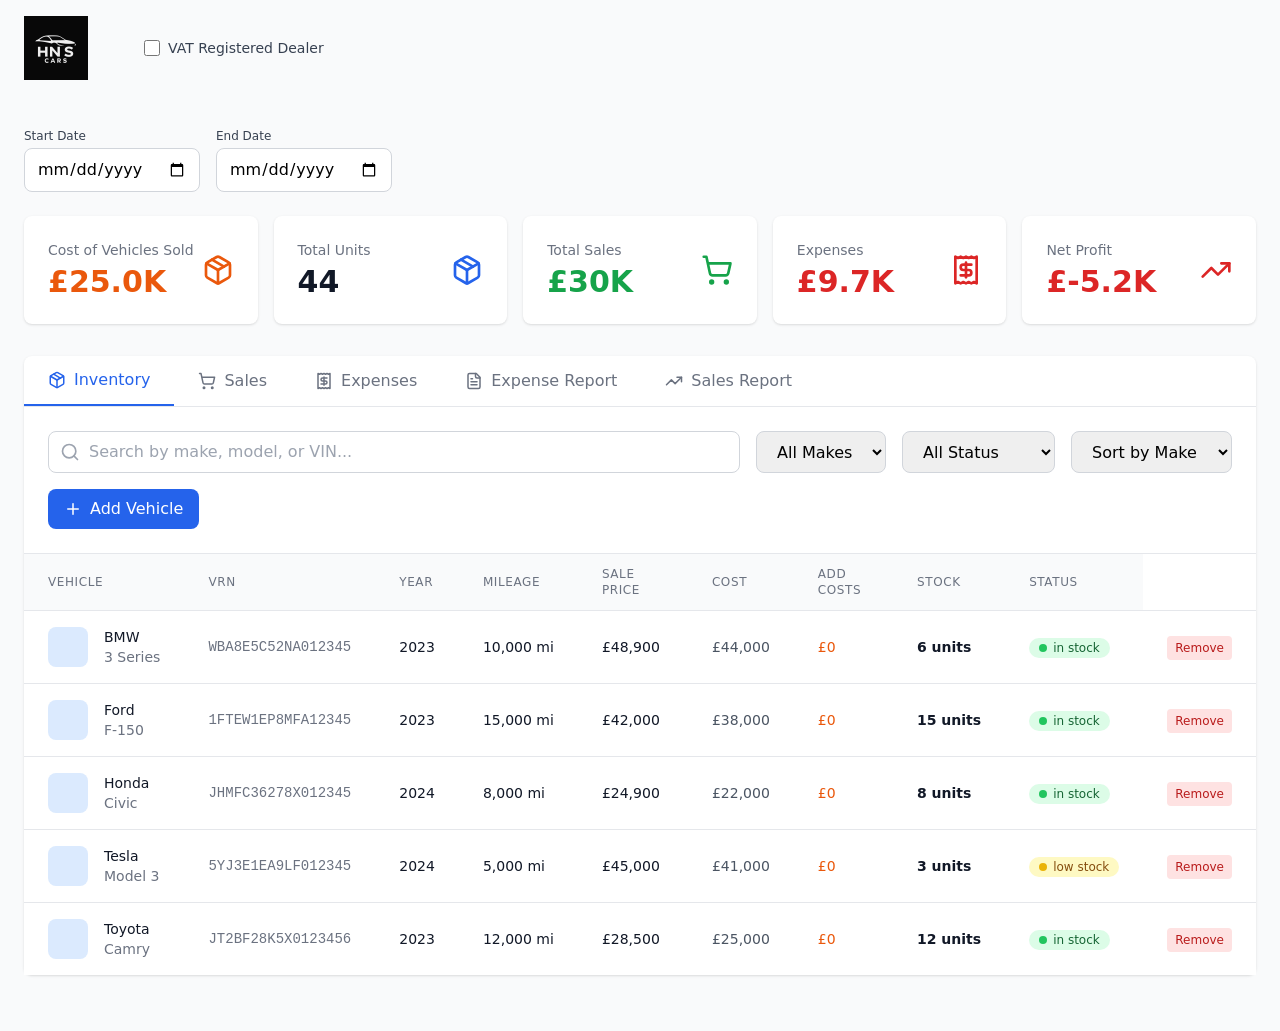
==== index.html @ 4573c0bc "Updates" ====
<!DOCTYPE html><html lang=en><script type=importmap>{"imports":{"14NDh":"./index.es.59932b73.js","5zbQZ":"./purify.d22e572b.js","l0ejr":"./html2canvas.bbf9596b.js"}}</script><link rel=stylesheet href=Car-Sales.ecff3b4f.css><meta charset=UTF-8><meta name=viewport content="width=device-width, initial-scale=1.0"><meta http-equiv=Content-Security-Policy content="script-src 'self';"><title>Car Sales App</title><body>
    <div id=root></div>
    <script type=module src=Car-Sales.67085165.js></script>
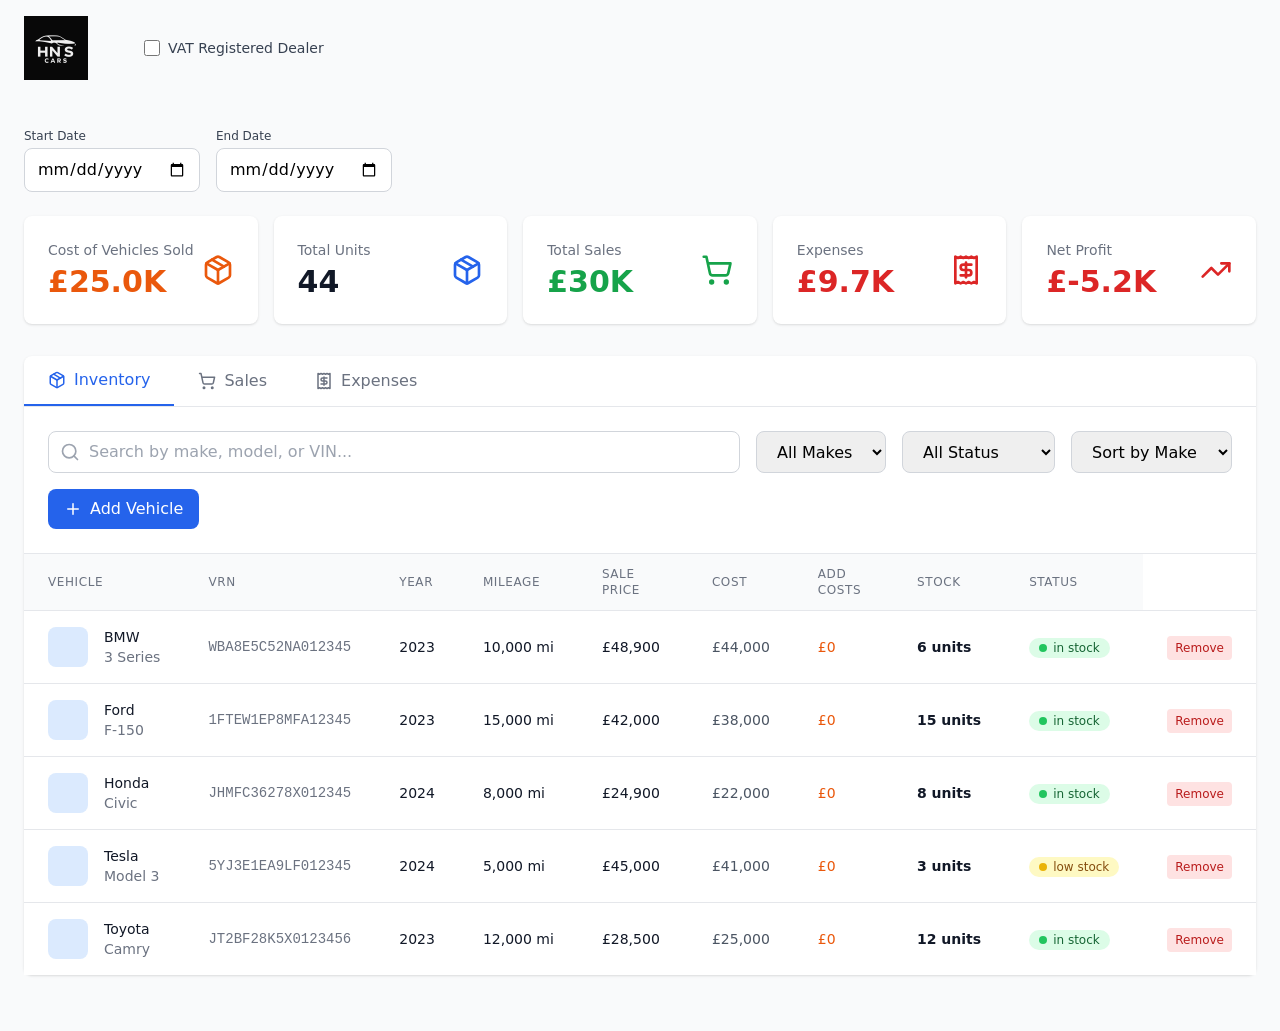
==== commit 68307e6b: "Updates" ====
--- a/index.html
+++ b/index.html
@@ -1,5 +1,5 @@
 <!DOCTYPE html><html lang=en><script type=importmap>{"imports":{"14NDh":"./index.es.59932b73.js","5zbQZ":"./purify.d22e572b.js","l0ejr":"./html2canvas.bbf9596b.js"}}</script><link rel=stylesheet href=Car-Sales.ecff3b4f.css><meta charset=UTF-8><meta name=viewport content="width=device-width, initial-scale=1.0"><meta http-equiv=Content-Security-Policy content="script-src 'self';"><title>Car Sales App</title><body>
     <div id=root></div>
-    <script type=module src=Car-Sales.67085165.js></script>
+    <script type=module src=Car-Sales.24ceb9f2.js></script>
   
 
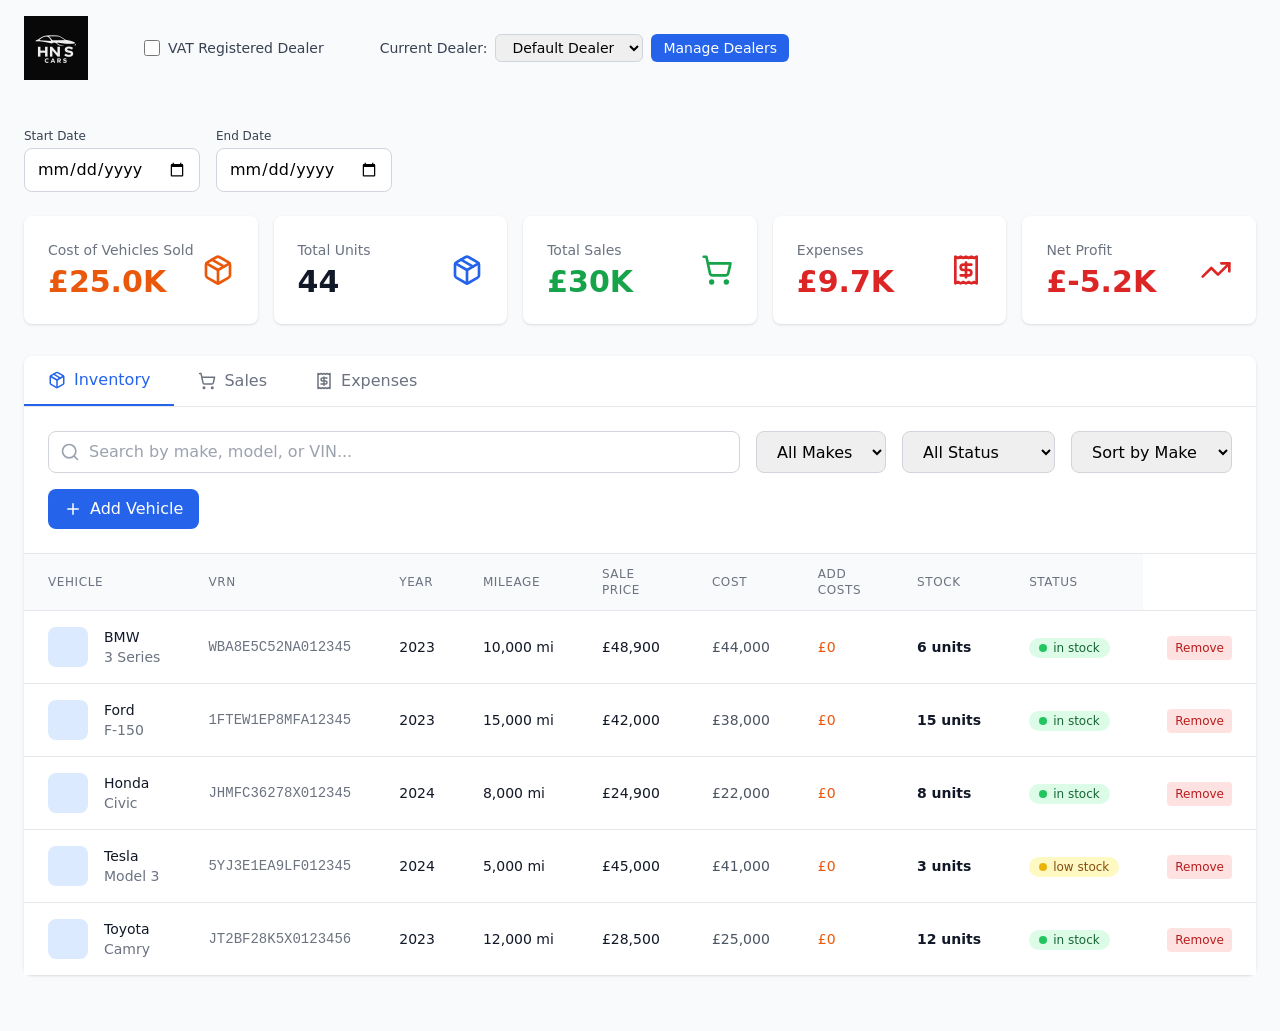
==== commit 7516bc82: "Updates" ====
--- a/index.html
+++ b/index.html
@@ -1,5 +1,12 @@
-<!DOCTYPE html><html lang=en><script type=importmap>{"imports":{"14NDh":"./index.es.59932b73.js","5zbQZ":"./purify.d22e572b.js","l0ejr":"./html2canvas.bbf9596b.js"}}</script><link rel=stylesheet href=Car-Sales.ecff3b4f.css><meta charset=UTF-8><meta name=viewport content="width=device-width, initial-scale=1.0"><meta http-equiv=Content-Security-Policy content="script-src 'self';"><title>Car Sales App</title><body>
-    <div id=root></div>
-    <script type=module src=Car-Sales.24ceb9f2.js></script>
+<!DOCTYPE html><html lang="en"><head><script type="importmap">{"imports":{"bAPSX":"/index.es.34fb467d.js","huIAT":"/html2canvas.4d90174c.js","lv1wX":"/purify.f659f139.js"}}</script><link rel="stylesheet" href="/Car-Sales.aa436662.css">
+    <meta charset="UTF-8">
+    <meta name="viewport" content="width=device-width, initial-scale=1.0">
+    <meta http-equiv="Content-Security-Policy" content="script-src 'self';">
+    <title>Car Sales App</title>
+  </head>
+  <body>
+    <div id="root"></div>
+    <script type="module" src="/Car-Sales.2ef0291c.js"></script>
   
 
+</body></html>
--- a/Car-Sales.aa436662.css
+++ b/Car-Sales.aa436662.css
@@ -0,0 +1,1327 @@
+@media print {
+  body {
+    background: #fff !important;
+    margin: 0 !important;
+    padding: 0 !important;
+  }
+
+  .print\:hidden {
+    display: none !important;
+  }
+
+  .print\:static {
+    position: static !important;
+  }
+
+  .print\:bg-transparent {
+    background: none !important;
+  }
+
+  .print\:p-0 {
+    padding: 0 !important;
+  }
+
+  .print\:max-w-none {
+    max-width: none !important;
+  }
+
+  .print\:w-full {
+    width: 100% !important;
+  }
+
+  .print\:rounded-none {
+    border-radius: 0 !important;
+  }
+
+  .print\:shadow-none {
+    box-shadow: none !important;
+  }
+
+  .print\:overflow-visible {
+    overflow: visible !important;
+  }
+
+  .print\:max-h-none {
+    max-height: none !important;
+  }
+
+  .print\:border-0 {
+    border: 0 !important;
+  }
+
+  .print\:box-border {
+    box-sizing: border-box !important;
+  }
+
+  .print\:m-0 {
+    margin: 0 !important;
+  }
+
+  .print\:relative {
+    position: relative !important;
+  }
+
+  .print\:flex-col {
+    flex-direction: column !important;
+  }
+
+  .print\:items-start {
+    align-items: flex-start !important;
+  }
+
+  .print\:gap-2 {
+    gap: .5rem !important;
+  }
+
+  .print\:text-2xl {
+    font-size: 1.5rem !important;
+  }
+
+  .print\:mb-1 {
+    margin-bottom: .25rem !important;
+  }
+
+  .print\:mt-0 {
+    margin-top: 0 !important;
+  }
+}
+
+*, :before, :after, ::backdrop {
+  --tw-border-spacing-x: 0;
+  --tw-border-spacing-y: 0;
+  --tw-translate-x: 0;
+  --tw-translate-y: 0;
+  --tw-rotate: 0;
+  --tw-skew-x: 0;
+  --tw-skew-y: 0;
+  --tw-scale-x: 1;
+  --tw-scale-y: 1;
+  --tw-pan-x: ;
+  --tw-pan-y: ;
+  --tw-pinch-zoom: ;
+  --tw-scroll-snap-strictness: proximity;
+  --tw-gradient-from-position: ;
+  --tw-gradient-via-position: ;
+  --tw-gradient-to-position: ;
+  --tw-ordinal: ;
+  --tw-slashed-zero: ;
+  --tw-numeric-figure: ;
+  --tw-numeric-spacing: ;
+  --tw-numeric-fraction: ;
+  --tw-ring-inset: ;
+  --tw-ring-offset-width: 0px;
+  --tw-ring-offset-color: #fff;
+  --tw-ring-color: #3b82f680;
+  --tw-ring-offset-shadow: 0 0 #0000;
+  --tw-ring-shadow: 0 0 #0000;
+  --tw-shadow: 0 0 #0000;
+  --tw-shadow-colored: 0 0 #0000;
+  --tw-blur: ;
+  --tw-brightness: ;
+  --tw-contrast: ;
+  --tw-grayscale: ;
+  --tw-hue-rotate: ;
+  --tw-invert: ;
+  --tw-saturate: ;
+  --tw-sepia: ;
+  --tw-drop-shadow: ;
+  --tw-backdrop-blur: ;
+  --tw-backdrop-brightness: ;
+  --tw-backdrop-contrast: ;
+  --tw-backdrop-grayscale: ;
+  --tw-backdrop-hue-rotate: ;
+  --tw-backdrop-invert: ;
+  --tw-backdrop-opacity: ;
+  --tw-backdrop-saturate: ;
+  --tw-backdrop-sepia: ;
+  --tw-contain-size: ;
+  --tw-contain-layout: ;
+  --tw-contain-paint: ;
+  --tw-contain-style: ;
+}
+
+*, :before, :after {
+  box-sizing: border-box;
+  border: 0 solid #e5e7eb;
+}
+
+:before, :after {
+  --tw-content: "";
+}
+
+html, :host {
+  -webkit-text-size-adjust: 100%;
+  tab-size: 4;
+  font-feature-settings: normal;
+  font-variation-settings: normal;
+  -webkit-tap-highlight-color: transparent;
+  font-family: ui-sans-serif, system-ui, sans-serif, Apple Color Emoji, Segoe UI Emoji, Segoe UI Symbol, Noto Color Emoji;
+  line-height: 1.5;
+}
+
+body {
+  line-height: inherit;
+  margin: 0;
+}
+
+hr {
+  height: 0;
+  color: inherit;
+  border-top-width: 1px;
+}
+
+abbr:where([title]) {
+  text-decoration: underline dotted;
+}
+
+h1, h2, h3, h4, h5, h6 {
+  font-size: inherit;
+  font-weight: inherit;
+}
+
+a {
+  color: inherit;
+  text-decoration: inherit;
+}
+
+b, strong {
+  font-weight: bolder;
+}
+
+code, kbd, samp, pre {
+  font-feature-settings: normal;
+  font-variation-settings: normal;
+  font-family: ui-monospace, SFMono-Regular, Menlo, Monaco, Consolas, Liberation Mono, Courier New, monospace;
+  font-size: 1em;
+}
+
+small {
+  font-size: 80%;
+}
+
+sub, sup {
+  vertical-align: baseline;
+  font-size: 75%;
+  line-height: 0;
+  position: relative;
+}
+
+sub {
+  bottom: -.25em;
+}
+
+sup {
+  top: -.5em;
+}
+
+table {
+  text-indent: 0;
+  border-color: inherit;
+  border-collapse: collapse;
+}
+
+button, input, optgroup, select, textarea {
+  font-feature-settings: inherit;
+  font-variation-settings: inherit;
+  font-family: inherit;
+  font-size: 100%;
+  font-weight: inherit;
+  line-height: inherit;
+  letter-spacing: inherit;
+  color: inherit;
+  margin: 0;
+  padding: 0;
+}
+
+button, select {
+  text-transform: none;
+}
+
+button, input:where([type="button"]), input:where([type="reset"]), input:where([type="submit"]) {
+  -webkit-appearance: button;
+  background-color: #0000;
+  background-image: none;
+}
+
+:-moz-focusring {
+  outline: auto;
+}
+
+:-moz-ui-invalid {
+  box-shadow: none;
+}
+
+progress {
+  vertical-align: baseline;
+}
+
+::-webkit-inner-spin-button {
+  height: auto;
+}
+
+::-webkit-outer-spin-button {
+  height: auto;
+}
+
+[type="search"] {
+  -webkit-appearance: textfield;
+  outline-offset: -2px;
+}
+
+::-webkit-search-decoration {
+  -webkit-appearance: none;
+}
+
+::-webkit-file-upload-button {
+  -webkit-appearance: button;
+  font: inherit;
+}
+
+summary {
+  display: list-item;
+}
+
+blockquote, dl, dd, h1, h2, h3, h4, h5, h6, hr, figure, p, pre {
+  margin: 0;
+}
+
+fieldset {
+  margin: 0;
+  padding: 0;
+}
+
+legend {
+  padding: 0;
+}
+
+ol, ul, menu {
+  margin: 0;
+  padding: 0;
+  list-style: none;
+}
+
+dialog {
+  padding: 0;
+}
+
+textarea {
+  resize: vertical;
+}
+
+input::-moz-placeholder {
+  opacity: 1;
+  color: #9ca3af;
+}
+
+textarea::-moz-placeholder {
+  opacity: 1;
+  color: #9ca3af;
+}
+
+input::placeholder, textarea::placeholder {
+  opacity: 1;
+  color: #9ca3af;
+}
+
+button, [role="button"] {
+  cursor: pointer;
+}
+
+:disabled {
+  cursor: default;
+}
+
+img, svg, video, canvas, audio, iframe, embed, object {
+  vertical-align: middle;
+  display: block;
+}
+
+img, video {
+  max-width: 100%;
+  height: auto;
+}
+
+[hidden]:where(:not([hidden="until-found"])) {
+  display: none;
+}
+
+.fixed {
+  position: fixed;
+}
+
+.absolute {
+  position: absolute;
+}
+
+.relative {
+  position: relative;
+}
+
+.inset-0 {
+  inset: 0;
+}
+
+.left-3 {
+  left: .75rem;
+}
+
+.top-1\/2 {
+  top: 50%;
+}
+
+.z-50 {
+  z-index: 50;
+}
+
+.mx-auto {
+  margin-left: auto;
+  margin-right: auto;
+}
+
+.mb-1 {
+  margin-bottom: .25rem;
+}
+
+.mb-2 {
+  margin-bottom: .5rem;
+}
+
+.mb-3 {
+  margin-bottom: .75rem;
+}
+
+.mb-4 {
+  margin-bottom: 1rem;
+}
+
+.mb-6 {
+  margin-bottom: 1.5rem;
+}
+
+.mb-8 {
+  margin-bottom: 2rem;
+}
+
+.ml-4 {
+  margin-left: 1rem;
+}
+
+.ml-8 {
+  margin-left: 2rem;
+}
+
+.mr-1\.5 {
+  margin-right: .375rem;
+}
+
+.mr-2 {
+  margin-right: .5rem;
+}
+
+.mt-1 {
+  margin-top: .25rem;
+}
+
+.mt-2 {
+  margin-top: .5rem;
+}
+
+.mt-4 {
+  margin-top: 1rem;
+}
+
+.mt-6 {
+  margin-top: 1.5rem;
+}
+
+.mt-8 {
+  margin-top: 2rem;
+}
+
+.block {
+  display: block;
+}
+
+.flex {
+  display: flex;
+}
+
+.inline-flex {
+  display: inline-flex;
+}
+
+.table {
+  display: table;
+}
+
+.grid {
+  display: grid;
+}
+
+.hidden {
+  display: none;
+}
+
+.h-10 {
+  height: 2.5rem;
+}
+
+.h-2 {
+  height: .5rem;
+}
+
+.h-4 {
+  height: 1rem;
+}
+
+.max-h-screen {
+  max-height: 100vh;
+}
+
+.min-h-screen {
+  min-height: 100vh;
+}
+
+.w-10 {
+  width: 2.5rem;
+}
+
+.w-2 {
+  width: .5rem;
+}
+
+.w-24 {
+  width: 6rem;
+}
+
+.w-4 {
+  width: 1rem;
+}
+
+.w-80 {
+  width: 20rem;
+}
+
+.w-full {
+  width: 100%;
+}
+
+.max-w-2xl {
+  max-width: 42rem;
+}
+
+.max-w-3xl {
+  max-width: 48rem;
+}
+
+.max-w-7xl {
+  max-width: 80rem;
+}
+
+.max-w-lg {
+  max-width: 32rem;
+}
+
+.max-w-md {
+  max-width: 28rem;
+}
+
+.flex-1 {
+  flex: 1;
+}
+
+.flex-shrink-0 {
+  flex-shrink: 0;
+}
+
+.-translate-y-1\/2 {
+  --tw-translate-y: -50%;
+  transform: translate(var(--tw-translate-x), var(--tw-translate-y)) rotate(var(--tw-rotate)) skewX(var(--tw-skew-x)) skewY(var(--tw-skew-y)) scaleX(var(--tw-scale-x)) scaleY(var(--tw-scale-y));
+}
+
+.transform {
+  transform: translate(var(--tw-translate-x), var(--tw-translate-y)) rotate(var(--tw-rotate)) skewX(var(--tw-skew-x)) skewY(var(--tw-skew-y)) scaleX(var(--tw-scale-x)) scaleY(var(--tw-scale-y));
+}
+
+.grid-cols-1 {
+  grid-template-columns: repeat(1, minmax(0, 1fr));
+}
+
+.grid-cols-2 {
+  grid-template-columns: repeat(2, minmax(0, 1fr));
+}
+
+.flex-col {
+  flex-direction: column;
+}
+
+.flex-wrap {
+  flex-wrap: wrap;
+}
+
+.items-end {
+  align-items: flex-end;
+}
+
+.items-center {
+  align-items: center;
+}
+
+.justify-end {
+  justify-content: flex-end;
+}
+
+.justify-center {
+  justify-content: center;
+}
+
+.justify-between {
+  justify-content: space-between;
+}
+
+.gap-1 {
+  gap: .25rem;
+}
+
+.gap-2 {
+  gap: .5rem;
+}
+
+.gap-3 {
+  gap: .75rem;
+}
+
+.gap-4 {
+  gap: 1rem;
+}
+
+.gap-6 {
+  gap: 1.5rem;
+}
+
+.gap-8 {
+  gap: 2rem;
+}
+
+.space-y-2 > :not([hidden]) ~ :not([hidden]) {
+  --tw-space-y-reverse: 0;
+  margin-top: calc(.5rem * calc(1 - var(--tw-space-y-reverse)));
+  margin-bottom: calc(.5rem * var(--tw-space-y-reverse));
+}
+
+.space-y-3 > :not([hidden]) ~ :not([hidden]) {
+  --tw-space-y-reverse: 0;
+  margin-top: calc(.75rem * calc(1 - var(--tw-space-y-reverse)));
+  margin-bottom: calc(.75rem * var(--tw-space-y-reverse));
+}
+
+.space-y-4 > :not([hidden]) ~ :not([hidden]) {
+  --tw-space-y-reverse: 0;
+  margin-top: calc(1rem * calc(1 - var(--tw-space-y-reverse)));
+  margin-bottom: calc(1rem * var(--tw-space-y-reverse));
+}
+
+.divide-y > :not([hidden]) ~ :not([hidden]) {
+  --tw-divide-y-reverse: 0;
+  border-top-width: calc(1px * calc(1 - var(--tw-divide-y-reverse)));
+  border-bottom-width: calc(1px * var(--tw-divide-y-reverse));
+}
+
+.divide-gray-100 > :not([hidden]) ~ :not([hidden]) {
+  --tw-divide-opacity: 1;
+  border-color: rgb(243 244 246 / var(--tw-divide-opacity, 1));
+}
+
+.divide-gray-200 > :not([hidden]) ~ :not([hidden]) {
+  --tw-divide-opacity: 1;
+  border-color: rgb(229 231 235 / var(--tw-divide-opacity, 1));
+}
+
+.overflow-hidden {
+  overflow: hidden;
+}
+
+.overflow-x-auto {
+  overflow-x: auto;
+}
+
+.overflow-y-auto {
+  overflow-y: auto;
+}
+
+.whitespace-nowrap {
+  white-space: nowrap;
+}
+
+.whitespace-pre-line {
+  white-space: pre-line;
+}
+
+.rounded {
+  border-radius: .25rem;
+}
+
+.rounded-2xl {
+  border-radius: 1rem;
+}
+
+.rounded-full {
+  border-radius: 9999px;
+}
+
+.rounded-lg {
+  border-radius: .5rem;
+}
+
+.rounded-md {
+  border-radius: .375rem;
+}
+
+.rounded-xl {
+  border-radius: .75rem;
+}
+
+.border {
+  border-width: 1px;
+}
+
+.border-b {
+  border-bottom-width: 1px;
+}
+
+.border-b-2 {
+  border-bottom-width: 2px;
+}
+
+.border-t {
+  border-top-width: 1px;
+}
+
+.border-blue-100 {
+  --tw-border-opacity: 1;
+  border-color: rgb(219 234 254 / var(--tw-border-opacity, 1));
+}
+
+.border-blue-200 {
+  --tw-border-opacity: 1;
+  border-color: rgb(191 219 254 / var(--tw-border-opacity, 1));
+}
+
+.border-blue-300 {
+  --tw-border-opacity: 1;
+  border-color: rgb(147 197 253 / var(--tw-border-opacity, 1));
+}
+
+.border-blue-600 {
+  --tw-border-opacity: 1;
+  border-color: rgb(37 99 235 / var(--tw-border-opacity, 1));
+}
+
+.border-gray-100 {
+  --tw-border-opacity: 1;
+  border-color: rgb(243 244 246 / var(--tw-border-opacity, 1));
+}
+
+.border-gray-200 {
+  --tw-border-opacity: 1;
+  border-color: rgb(229 231 235 / var(--tw-border-opacity, 1));
+}
+
+.border-gray-300 {
+  --tw-border-opacity: 1;
+  border-color: rgb(209 213 219 / var(--tw-border-opacity, 1));
+}
+
+.bg-black {
+  --tw-bg-opacity: 1;
+  background-color: rgb(0 0 0 / var(--tw-bg-opacity, 1));
+}
+
+.bg-blue-100 {
+  --tw-bg-opacity: 1;
+  background-color: rgb(219 234 254 / var(--tw-bg-opacity, 1));
+}
+
+.bg-blue-50 {
+  --tw-bg-opacity: 1;
+  background-color: rgb(239 246 255 / var(--tw-bg-opacity, 1));
+}
+
+.bg-blue-600 {
+  --tw-bg-opacity: 1;
+  background-color: rgb(37 99 235 / var(--tw-bg-opacity, 1));
+}
+
+.bg-gray-200 {
+  --tw-bg-opacity: 1;
+  background-color: rgb(229 231 235 / var(--tw-bg-opacity, 1));
+}
+
+.bg-gray-50 {
+  --tw-bg-opacity: 1;
+  background-color: rgb(249 250 251 / var(--tw-bg-opacity, 1));
+}
+
+.bg-green-100 {
+  --tw-bg-opacity: 1;
+  background-color: rgb(220 252 231 / var(--tw-bg-opacity, 1));
+}
+
+.bg-green-500 {
+  --tw-bg-opacity: 1;
+  background-color: rgb(34 197 94 / var(--tw-bg-opacity, 1));
+}
+
+.bg-green-600 {
+  --tw-bg-opacity: 1;
+  background-color: rgb(22 163 74 / var(--tw-bg-opacity, 1));
+}
+
+.bg-orange-100 {
+  --tw-bg-opacity: 1;
+  background-color: rgb(255 237 213 / var(--tw-bg-opacity, 1));
+}
+
+.bg-purple-100 {
+  --tw-bg-opacity: 1;
+  background-color: rgb(243 232 255 / var(--tw-bg-opacity, 1));
+}
+
+.bg-red-100 {
+  --tw-bg-opacity: 1;
+  background-color: rgb(254 226 226 / var(--tw-bg-opacity, 1));
+}
+
+.bg-red-500 {
+  --tw-bg-opacity: 1;
+  background-color: rgb(239 68 68 / var(--tw-bg-opacity, 1));
+}
+
+.bg-red-600 {
+  --tw-bg-opacity: 1;
+  background-color: rgb(220 38 38 / var(--tw-bg-opacity, 1));
+}
+
+.bg-white {
+  --tw-bg-opacity: 1;
+  background-color: rgb(255 255 255 / var(--tw-bg-opacity, 1));
+}
+
+.bg-yellow-100 {
+  --tw-bg-opacity: 1;
+  background-color: rgb(254 249 195 / var(--tw-bg-opacity, 1));
+}
+
+.bg-yellow-500 {
+  --tw-bg-opacity: 1;
+  background-color: rgb(234 179 8 / var(--tw-bg-opacity, 1));
+}
+
+.bg-opacity-50 {
+  --tw-bg-opacity: .5;
+}
+
+.p-10 {
+  padding: 2.5rem;
+}
+
+.p-2 {
+  padding: .5rem;
+}
+
+.p-4 {
+  padding: 1rem;
+}
+
+.p-6 {
+  padding: 1.5rem;
+}
+
+.px-2 {
+  padding-left: .5rem;
+  padding-right: .5rem;
+}
+
+.px-2\.5 {
+  padding-left: .625rem;
+  padding-right: .625rem;
+}
+
+.px-3 {
+  padding-left: .75rem;
+  padding-right: .75rem;
+}
+
+.px-4 {
+  padding-left: 1rem;
+  padding-right: 1rem;
+}
+
+.px-6 {
+  padding-left: 1.5rem;
+  padding-right: 1.5rem;
+}
+
+.py-0\.5 {
+  padding-top: .125rem;
+  padding-bottom: .125rem;
+}
+
+.py-1 {
+  padding-top: .25rem;
+  padding-bottom: .25rem;
+}
+
+.py-2 {
+  padding-top: .5rem;
+  padding-bottom: .5rem;
+}
+
+.py-3 {
+  padding-top: .75rem;
+  padding-bottom: .75rem;
+}
+
+.py-4 {
+  padding-top: 1rem;
+  padding-bottom: 1rem;
+}
+
+.py-8 {
+  padding-top: 2rem;
+  padding-bottom: 2rem;
+}
+
+.pl-10 {
+  padding-left: 2.5rem;
+}
+
+.pr-4 {
+  padding-right: 1rem;
+}
+
+.pt-4 {
+  padding-top: 1rem;
+}
+
+.pt-6 {
+  padding-top: 1.5rem;
+}
+
+.text-left {
+  text-align: left;
+}
+
+.text-center {
+  text-align: center;
+}
+
+.text-right {
+  text-align: right;
+}
+
+.font-mono {
+  font-family: ui-monospace, SFMono-Regular, Menlo, Monaco, Consolas, Liberation Mono, Courier New, monospace;
+}
+
+.text-2xl {
+  font-size: 1.5rem;
+  line-height: 2rem;
+}
+
+.text-3xl {
+  font-size: 1.875rem;
+  line-height: 2.25rem;
+}
+
+.text-base {
+  font-size: 1rem;
+  line-height: 1.5rem;
+}
+
+.text-lg {
+  font-size: 1.125rem;
+  line-height: 1.75rem;
+}
+
+.text-sm {
+  font-size: .875rem;
+  line-height: 1.25rem;
+}
+
+.text-xl {
+  font-size: 1.25rem;
+  line-height: 1.75rem;
+}
+
+.text-xs {
+  font-size: .75rem;
+  line-height: 1rem;
+}
+
+.font-bold {
+  font-weight: 700;
+}
+
+.font-extrabold {
+  font-weight: 800;
+}
+
+.font-medium {
+  font-weight: 500;
+}
+
+.font-semibold {
+  font-weight: 600;
+}
+
+.uppercase {
+  text-transform: uppercase;
+}
+
+.tracking-tight {
+  letter-spacing: -.025em;
+}
+
+.tracking-wider {
+  letter-spacing: .05em;
+}
+
+.text-blue-500 {
+  --tw-text-opacity: 1;
+  color: rgb(59 130 246 / var(--tw-text-opacity, 1));
+}
+
+.text-blue-600 {
+  --tw-text-opacity: 1;
+  color: rgb(37 99 235 / var(--tw-text-opacity, 1));
+}
+
+.text-blue-700 {
+  --tw-text-opacity: 1;
+  color: rgb(29 78 216 / var(--tw-text-opacity, 1));
+}
+
+.text-blue-800 {
+  --tw-text-opacity: 1;
+  color: rgb(30 64 175 / var(--tw-text-opacity, 1));
+}
+
+.text-blue-900 {
+  --tw-text-opacity: 1;
+  color: rgb(30 58 138 / var(--tw-text-opacity, 1));
+}
+
+.text-gray-400 {
+  --tw-text-opacity: 1;
+  color: rgb(156 163 175 / var(--tw-text-opacity, 1));
+}
+
+.text-gray-500 {
+  --tw-text-opacity: 1;
+  color: rgb(107 114 128 / var(--tw-text-opacity, 1));
+}
+
+.text-gray-600 {
+  --tw-text-opacity: 1;
+  color: rgb(75 85 99 / var(--tw-text-opacity, 1));
+}
+
+.text-gray-700 {
+  --tw-text-opacity: 1;
+  color: rgb(55 65 81 / var(--tw-text-opacity, 1));
+}
+
+.text-gray-800 {
+  --tw-text-opacity: 1;
+  color: rgb(31 41 55 / var(--tw-text-opacity, 1));
+}
+
+.text-gray-900 {
+  --tw-text-opacity: 1;
+  color: rgb(17 24 39 / var(--tw-text-opacity, 1));
+}
+
+.text-green-600 {
+  --tw-text-opacity: 1;
+  color: rgb(22 163 74 / var(--tw-text-opacity, 1));
+}
+
+.text-green-800 {
+  --tw-text-opacity: 1;
+  color: rgb(22 101 52 / var(--tw-text-opacity, 1));
+}
+
+.text-orange-600 {
+  --tw-text-opacity: 1;
+  color: rgb(234 88 12 / var(--tw-text-opacity, 1));
+}
+
+.text-orange-800 {
+  --tw-text-opacity: 1;
+  color: rgb(154 52 18 / var(--tw-text-opacity, 1));
+}
+
+.text-purple-800 {
+  --tw-text-opacity: 1;
+  color: rgb(107 33 168 / var(--tw-text-opacity, 1));
+}
+
+.text-red-600 {
+  --tw-text-opacity: 1;
+  color: rgb(220 38 38 / var(--tw-text-opacity, 1));
+}
+
+.text-red-700 {
+  --tw-text-opacity: 1;
+  color: rgb(185 28 28 / var(--tw-text-opacity, 1));
+}
+
+.text-red-800 {
+  --tw-text-opacity: 1;
+  color: rgb(153 27 27 / var(--tw-text-opacity, 1));
+}
+
+.text-white {
+  --tw-text-opacity: 1;
+  color: rgb(255 255 255 / var(--tw-text-opacity, 1));
+}
+
+.text-yellow-800 {
+  --tw-text-opacity: 1;
+  color: rgb(133 77 14 / var(--tw-text-opacity, 1));
+}
+
+.underline {
+  text-decoration-line: underline;
+}
+
+.shadow {
+  --tw-shadow: 0 1px 3px 0 #0000001a, 0 1px 2px -1px #0000001a;
+  --tw-shadow-colored: 0 1px 3px 0 var(--tw-shadow-color), 0 1px 2px -1px var(--tw-shadow-color);
+  box-shadow: var(--tw-ring-offset-shadow, 0 0 #0000), var(--tw-ring-shadow, 0 0 #0000), var(--tw-shadow);
+}
+
+.shadow-2xl {
+  --tw-shadow: 0 25px 50px -12px #00000040;
+  --tw-shadow-colored: 0 25px 50px -12px var(--tw-shadow-color);
+  box-shadow: var(--tw-ring-offset-shadow, 0 0 #0000), var(--tw-ring-shadow, 0 0 #0000), var(--tw-shadow);
+}
+
+.shadow-lg {
+  --tw-shadow: 0 10px 15px -3px #0000001a, 0 4px 6px -4px #0000001a;
+  --tw-shadow-colored: 0 10px 15px -3px var(--tw-shadow-color), 0 4px 6px -4px var(--tw-shadow-color);
+  box-shadow: var(--tw-ring-offset-shadow, 0 0 #0000), var(--tw-ring-shadow, 0 0 #0000), var(--tw-shadow);
+}
+
+.filter {
+  filter: var(--tw-blur) var(--tw-brightness) var(--tw-contrast) var(--tw-grayscale) var(--tw-hue-rotate) var(--tw-invert) var(--tw-saturate) var(--tw-sepia) var(--tw-drop-shadow);
+}
+
+.transition {
+  transition-property: color, background-color, border-color, text-decoration-color, fill, stroke, opacity, box-shadow, transform, filter, backdrop-filter;
+  transition-duration: .15s;
+  transition-timing-function: cubic-bezier(.4, 0, .2, 1);
+}
+
+.hover\:bg-blue-200:hover {
+  --tw-bg-opacity: 1;
+  background-color: rgb(191 219 254 / var(--tw-bg-opacity, 1));
+}
+
+.hover\:bg-blue-700:hover {
+  --tw-bg-opacity: 1;
+  background-color: rgb(29 78 216 / var(--tw-bg-opacity, 1));
+}
+
+.hover\:bg-gray-300:hover {
+  --tw-bg-opacity: 1;
+  background-color: rgb(209 213 219 / var(--tw-bg-opacity, 1));
+}
+
+.hover\:bg-gray-50:hover {
+  --tw-bg-opacity: 1;
+  background-color: rgb(249 250 251 / var(--tw-bg-opacity, 1));
+}
+
+.hover\:bg-green-700:hover {
+  --tw-bg-opacity: 1;
+  background-color: rgb(21 128 61 / var(--tw-bg-opacity, 1));
+}
+
+.hover\:bg-red-200:hover {
+  --tw-bg-opacity: 1;
+  background-color: rgb(254 202 202 / var(--tw-bg-opacity, 1));
+}
+
+.hover\:bg-red-700:hover {
+  --tw-bg-opacity: 1;
+  background-color: rgb(185 28 28 / var(--tw-bg-opacity, 1));
+}
+
+.hover\:bg-yellow-600:hover {
+  --tw-bg-opacity: 1;
+  background-color: rgb(202 138 4 / var(--tw-bg-opacity, 1));
+}
+
+.hover\:text-blue-800:hover {
+  --tw-text-opacity: 1;
+  color: rgb(30 64 175 / var(--tw-text-opacity, 1));
+}
+
+.hover\:text-gray-600:hover {
+  --tw-text-opacity: 1;
+  color: rgb(75 85 99 / var(--tw-text-opacity, 1));
+}
+
+.hover\:text-gray-700:hover {
+  --tw-text-opacity: 1;
+  color: rgb(55 65 81 / var(--tw-text-opacity, 1));
+}
+
+.hover\:underline:hover {
+  text-decoration-line: underline;
+}
+
+.focus\:border-transparent:focus {
+  border-color: #0000;
+}
+
+.focus\:ring-2:focus {
+  --tw-ring-offset-shadow: var(--tw-ring-inset) 0 0 0 var(--tw-ring-offset-width) var(--tw-ring-offset-color);
+  --tw-ring-shadow: var(--tw-ring-inset) 0 0 0 calc(2px + var(--tw-ring-offset-width)) var(--tw-ring-color);
+  box-shadow: var(--tw-ring-offset-shadow), var(--tw-ring-shadow), var(--tw-shadow, 0 0 #0000);
+}
+
+.focus\:ring-blue-500:focus {
+  --tw-ring-opacity: 1;
+  --tw-ring-color: rgb(59 130 246 / var(--tw-ring-opacity, 1));
+}
+
+@media (width >= 768px) {
+  .md\:col-span-2 {
+    grid-column: span 2 / span 2;
+  }
+
+  .md\:grid-cols-2 {
+    grid-template-columns: repeat(2, minmax(0, 1fr));
+  }
+
+  .md\:grid-cols-5 {
+    grid-template-columns: repeat(5, minmax(0, 1fr));
+  }
+
+  .md\:flex-row {
+    flex-direction: row;
+  }
+}
+
+@media print {
+  .print\:static {
+    position: static;
+  }
+
+  .print\:relative {
+    position: relative;
+  }
+
+  .print\:m-0 {
+    margin: 0;
+  }
+
+  .print\:mb-1 {
+    margin-bottom: .25rem;
+  }
+
+  .print\:mt-0 {
+    margin-top: 0;
+  }
+
+  .print\:box-border {
+    box-sizing: border-box;
+  }
+
+  .print\:hidden {
+    display: none;
+  }
+
+  .print\:max-h-none {
+    max-height: none;
+  }
+
+  .print\:w-full {
+    width: 100%;
+  }
+
+  .print\:max-w-none {
+    max-width: none;
+  }
+
+  .print\:flex-col {
+    flex-direction: column;
+  }
+
+  .print\:items-start {
+    align-items: flex-start;
+  }
+
+  .print\:gap-2 {
+    gap: .5rem;
+  }
+
+  .print\:gap-4 {
+    gap: 1rem;
+  }
+
+  .print\:overflow-visible {
+    overflow: visible;
+  }
+
+  .print\:rounded-none {
+    border-radius: 0;
+  }
+
+  .print\:border-0 {
+    border-width: 0;
+  }
+
+  .print\:bg-transparent {
+    background-color: #0000;
+  }
+
+  .print\:p-0 {
+    padding: 0;
+  }
+
+  .print\:text-2xl {
+    font-size: 1.5rem;
+    line-height: 2rem;
+  }
+
+  .print\:text-base {
+    font-size: 1rem;
+    line-height: 1.5rem;
+  }
+
+  .print\:text-lg {
+    font-size: 1.125rem;
+    line-height: 1.75rem;
+  }
+
+  .print\:text-sm {
+    font-size: .875rem;
+    line-height: 1.25rem;
+  }
+
+  .print\:text-xl {
+    font-size: 1.25rem;
+    line-height: 1.75rem;
+  }
+
+  .print\:shadow-none {
+    --tw-shadow: 0 0 #0000;
+    --tw-shadow-colored: 0 0 #0000;
+    box-shadow: var(--tw-ring-offset-shadow, 0 0 #0000), var(--tw-ring-shadow, 0 0 #0000), var(--tw-shadow);
+  }
+}
+/*# sourceMappingURL=Car-Sales.aa436662.css.map */
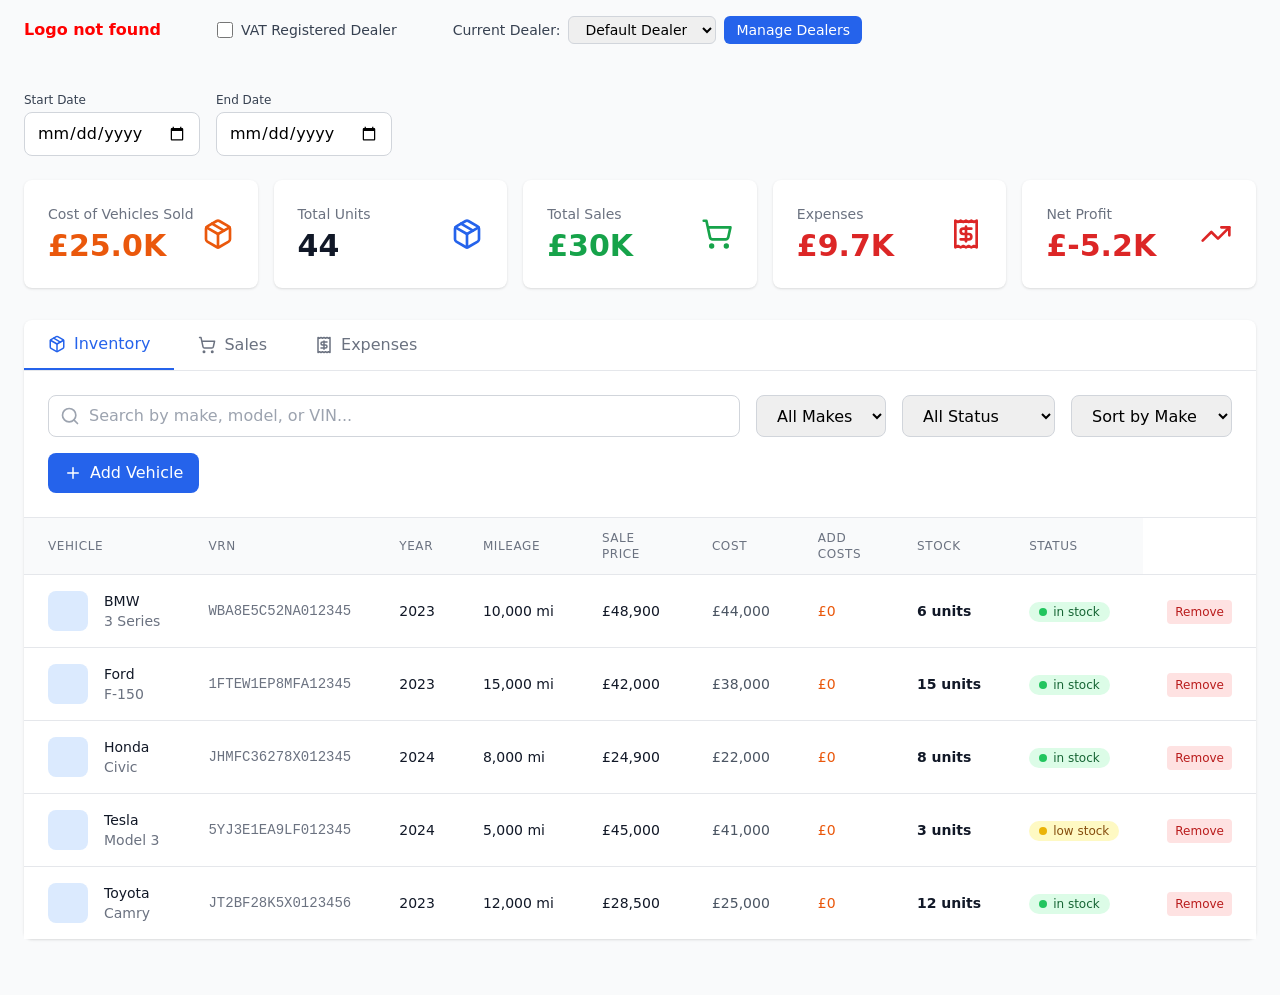
==== commit b24ebb49: "Updates" ====
--- a/index.html
+++ b/index.html
@@ -1,12 +1,5 @@
-<!DOCTYPE html><html lang="en"><head><script type="importmap">{"imports":{"bAPSX":"/index.es.34fb467d.js","huIAT":"/html2canvas.4d90174c.js","lv1wX":"/purify.f659f139.js"}}</script><link rel="stylesheet" href="/Car-Sales.aa436662.css">
-    <meta charset="UTF-8">
-    <meta name="viewport" content="width=device-width, initial-scale=1.0">
-    <meta http-equiv="Content-Security-Policy" content="script-src 'self';">
-    <title>Car Sales App</title>
-  </head>
-  <body>
-    <div id="root"></div>
-    <script type="module" src="/Car-Sales.2ef0291c.js"></script>
+<!DOCTYPE html><html lang=en><script type=importmap>{"imports":{"14NDh":"./index.es.59932b73.js","5zbQZ":"./purify.d22e572b.js","l0ejr":"./html2canvas.bbf9596b.js"}}</script><link rel=stylesheet href=Car-Sales.4fdc247d.css><meta charset=UTF-8><meta name=viewport content="width=device-width, initial-scale=1.0"><meta http-equiv=Content-Security-Policy content="script-src 'self';"><title>Car Sales App</title><body>
+    <div id=root></div>
+    <script type=module src=Car-Sales.69aa5351.js></script>
   
 
-</body></html>
